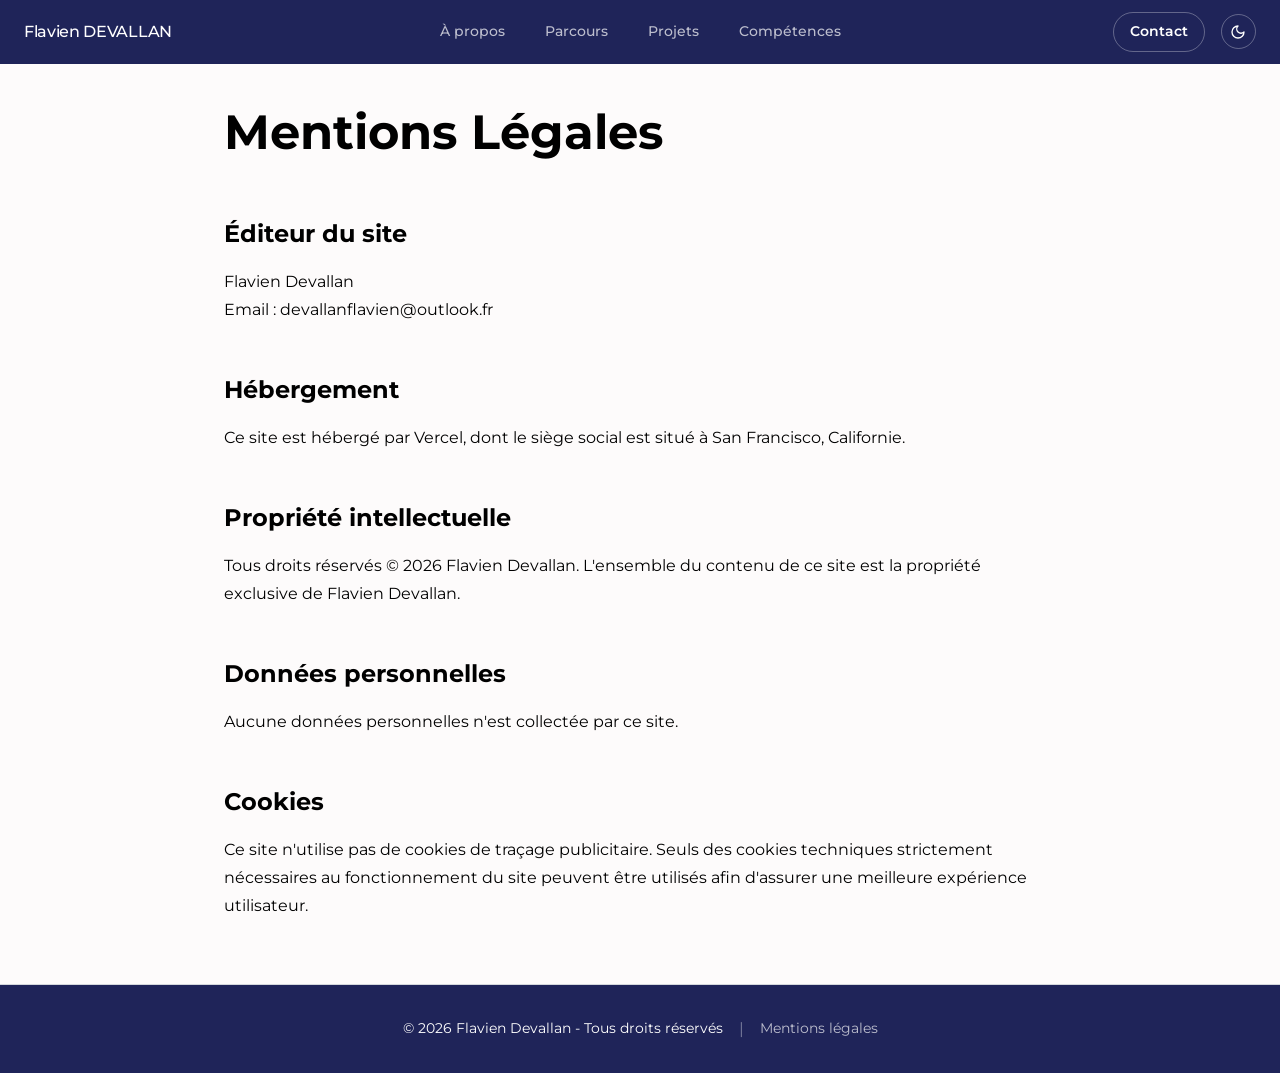
==== mentions-legales.html @ d5677b7f "chore: initial commit" ====
<!DOCTYPE html>
<html lang="fr">
<head>
    <meta charset="UTF-8">
    <meta name="viewport" content="width=device-width, initial-scale=1.0">
    <title>Flavien Devallan</title>
    <link rel="icon" type="image/png" href="assets/logofd.png" />
    <meta name="description" content="Mentions légales du portfolio de Flavien Devallan.">
    
    <link rel="preconnect" href="https://fonts.googleapis.com">
    <link rel="preconnect" href="https://fonts.gstatic.com" crossorigin>
    <link href="https://fonts.googleapis.com/css2?family=Montserrat:wght@400;500;600;700;800&display=swap" rel="stylesheet">
    
    <!-- Main CSS -->
    <link rel="stylesheet" href="css/style.css">

    <!-- Theme Script to prevent FOUC -->
    <script>
        const urlParams = new URLSearchParams(window.location.search);
        const urlTheme = urlParams.get('theme');
        if (urlTheme) {
            localStorage.setItem('theme', urlTheme);
        }
        const savedTheme = urlTheme || localStorage.getItem('theme');
        const prefersDark = window.matchMedia('(prefers-color-scheme: dark)').matches;
        if (savedTheme === 'dark' || (!savedTheme && prefersDark)) {
            document.documentElement.classList.add('dark');
        } else {
            document.documentElement.classList.remove('dark');
        }
    </script>
</head>
<body style="display: flex; flex-direction: column; min-height: 100vh;">
    <!-- Page Transition Loader -->
    <div id="page-loader" class="page-loader">
        <svg class="spinner" xmlns="http://www.w3.org/2000/svg" width="40" height="40" viewBox="0 0 24 24" fill="none" stroke="currentColor" stroke-width="2" stroke-linecap="round" stroke-linejoin="round"><path d="M21 12a9 9 0 1 1-6.219-8.56"/></svg>
    </div>

    <!-- Navigation -->
    <nav class="navbar" id="navbar">
        <div class="nav-container">
            <button class="menu-toggle" id="menu-toggle" aria-label="Ouvrir le menu">
                <svg xmlns="http://www.w3.org/2000/svg" width="24" height="24" viewBox="0 0 24 24" fill="none" stroke="currentColor" stroke-width="2" stroke-linecap="round" stroke-linejoin="round" class="lucide lucide-menu">
                    <line x1="4" x2="20" y1="12" y2="12" />
                    <line x1="4" x2="20" y1="6" y2="6" />
                    <line x1="4" x2="20" y1="18" y2="18" />
                </svg>
            </button>

            <div class="nav-left">
                <a href="index.html" class="nav-logo">Flavien DEVALLAN</a>
            </div>

            <div class="nav-center">
                <a href="index.html#about" class="nav-link">À propos</a>
                <a href="index.html#experience" class="nav-link">Parcours</a>
                <a href="index.html#projects" class="nav-link">Projets</a>
                <a href="index.html#skills" class="nav-link">Compétences</a>
            </div>

            <div class="nav-right">
                <a href="index.html#contact" class="nav-link btn-contact">Contact</a>
                <button class="theme-toggle theme-toggle-btn" aria-label="Changer le thème">
                    <svg class="icon-sun" xmlns="http://www.w3.org/2000/svg" width="20" height="20" viewBox="0 0 24 24" fill="none" stroke="currentColor" stroke-width="2" stroke-linecap="round" stroke-linejoin="round"><circle cx="12" cy="12" r="4"/><path d="M12 2v2"/><path d="M12 20v2"/><path d="m4.93 4.93 1.41 1.41"/><path d="m17.66 17.66 1.41 1.41"/><path d="M2 12h2"/><path d="M20 12h2"/><path d="m6.34 17.66-1.41 1.41"/><path d="m19.07 4.93-1.41 1.41"/></svg>
                    <svg class="icon-moon" xmlns="http://www.w3.org/2000/svg" width="20" height="20" viewBox="0 0 24 24" fill="none" stroke="currentColor" stroke-width="2" stroke-linecap="round" stroke-linejoin="round"><path d="M12 3a6 6 0 0 0 9 9 9 9 0 1 1-9-9Z"/></svg>
                </button>
            </div>
        </div>

        <!-- Mobile Menu Overlay -->
        <div class="mobile-menu" id="mobile-menu">
            <div class="mobile-menu-content">
                <div class="mobile-menu-header">
                    <button class="theme-toggle theme-toggle-btn" aria-label="Changer le thème">
                        <svg class="icon-sun" xmlns="http://www.w3.org/2000/svg" width="20" height="20" viewBox="0 0 24 24" fill="none" stroke="currentColor" stroke-width="2" stroke-linecap="round" stroke-linejoin="round"><circle cx="12" cy="12" r="4"/><path d="M12 2v2"/><path d="M12 20v2"/><path d="m4.93 4.93 1.41 1.41"/><path d="m17.66 17.66 1.41 1.41"/><path d="M2 12h2"/><path d="M20 12h2"/><path d="m6.34 17.66-1.41 1.41"/><path d="m19.07 4.93-1.41 1.41"/></svg>
                        <svg class="icon-moon" xmlns="http://www.w3.org/2000/svg" width="20" height="20" viewBox="0 0 24 24" fill="none" stroke="currentColor" stroke-width="2" stroke-linecap="round" stroke-linejoin="round"><path d="M12 3a6 6 0 0 0 9 9 9 9 0 1 1-9-9Z"/></svg>
                    </button>
                    <a href="index.html#contact" class="nav-link btn-contact">Contact</a>
                </div>
                <div class="mobile-menu-links">
                    <a href="index.html#about" class="nav-link">À propos</a>
                    <a href="index.html#experience" class="nav-link">Parcours</a>
                    <a href="index.html#projects" class="nav-link">Projets</a>
                    <a href="index.html#skills" class="nav-link">Compétences</a>
                </div>
            </div>
        </div>
    </nav>

    <main style="flex: 1; padding-top: 6rem; padding-bottom: 4rem; position: relative; z-index: 10;">
        <div class="container" style="max-width: 56rem; position: relative; z-index: 10;">
            <div class="fade-up">
                <h1 style="font-family: var(--font-display); font-size: 3rem; font-weight: 700; margin-bottom: 3rem;">
                    Mentions Légales
                </h1>

                <div style="display: flex; flex-direction: column; gap: 3rem;">
                    <section>
                        <h2 style="font-size: 1.5rem; font-weight: 700; margin-bottom: 1rem; color: hsl(var(--primary));">Éditeur du site</h2>
                        <p style="color: hsl(var(--muted-foreground)); line-height: 1.75;">
                            Flavien Devallan<br>
                            Email : devallanflavien@outlook.fr<br>
                        </p>
                    </section>

                    <section>
                        <h2 style="font-size: 1.5rem; font-weight: 700; margin-bottom: 1rem; color: hsl(var(--primary));">Hébergement</h2>
                        <p style="color: hsl(var(--muted-foreground)); line-height: 1.75;">
                            Ce site est hébergé par Vercel, dont le siège social est situé à San Francisco, Californie.
                        </p>
                    </section>

                    <section>
                        <h2 style="font-size: 1.5rem; font-weight: 700; margin-bottom: 1rem; color: hsl(var(--primary));">Propriété intellectuelle</h2>
                        <p style="color: hsl(var(--muted-foreground)); line-height: 1.75;">
                            Tous droits réservés © 2026 Flavien Devallan. L'ensemble du contenu de ce site est la propriété exclusive de Flavien Devallan.
                        </p>
                    </section>

                    <section>
                        <h2 style="font-size: 1.5rem; font-weight: 700; margin-bottom: 1rem; color: hsl(var(--primary));">Données personnelles</h2>
                        <p style="color: hsl(var(--muted-foreground)); line-height: 1.75;">
                            Aucune données personnelles n'est collectée par ce site.
                        </p>
                    </section>

                    <section>
                        <h2 style="font-size: 1.5rem; font-weight: 700; margin-bottom: 1rem; color: hsl(var(--primary));">Cookies</h2>
                        <p style="color: hsl(var(--muted-foreground)); line-height: 1.75;">
                            Ce site n'utilise pas de cookies de traçage publicitaire. Seuls des cookies techniques strictement nécessaires au fonctionnement du site peuvent être utilisés afin d'assurer une meilleure expérience utilisateur.
                        </p>
                    </section>
                </div>
            </div>
        </div>
    </main>

    <!-- Footer -->
    <footer class="footer">
        <div class="container footer-content" style="display: flex; flex-direction: row; justify-content: center; gap: 1rem; align-items: center; flex-wrap: wrap;">
            <p style="color: white; margin: 0; font-size: 0.9rem;">© 2026 Flavien Devallan - Tous droits réservés</p>
            <span style="color: rgba(255, 255, 255, 0.4);">|</span>
            <a href="mentions-legales.html" class="footer-link" style="text-decoration: none; font-size: 0.9rem;">Mentions légales</a>
        </div>
    </footer>

    <!-- Main JavaScript -->
    <script src="js/main.js"></script>
</body>
</html>
---- css/style.css ----
:root {
  --primary-035: #1f245a59;
  --primary-05: #1f245a7f;
  --primary-01: #1f245a19;
  --primary-02: #1f245a33;
  --primary-015: #1f245a26;
  --primary-008: #1f245a14;
  --card-bg-05: #ffffff7f;
  --primary-03: #1f245a4c;
  --background: #fdfbfb;
  --foreground: #000000;
  --primary: #1f245a;
  --primary-rgb: 31, 36, 89;
  --accent: #1f245a;
  --muted: #eceae8;
  --muted-foreground: #989b9e;
  --border: #d4d7dc;
  --card-bg: #ffffff;
  --card-border: #d4d7dc;
  
  --nav-footer-bg: #1f2459;
  
  --font-sans: 'Montserrat', sans-serif;
  --font-display: 'Garet', 'Montserrat', sans-serif;
  
  --radius-xl: 1rem;
  --radius-full: 9999px;
  
  --nav-height: 80px;
}

.dark {
  --primary-035: #5966f159;
  --primary-05: #5966f17f;
  --primary-01: #5966f119;
  --primary-02: #5966f133;
  --primary-015: #5966f126;
  --primary-008: #5966f114;
  --card-bg-05: #0d0d107f;
  --primary-03: #5966f14c;
  --background: #09090b;
  --foreground: #fdfbfb;
  --primary: #5966f1;
  --accent: #5966f1;
  --muted: #1b1b21;
  --muted-foreground: #989b9e;
  --border: #22222a;
  --card-bg: #0d0d10;
  --card-border: #1b1b21;
  
  --nav-footer-bg: #000000;
}

* {
  margin: 0;
  padding: 0;
  box-sizing: border-box;
}

html {
  scroll-behavior: smooth;
  font-family: var(--font-sans);
}

body {
  background-color: var(--background);
  color: var(--foreground);
  -webkit-font-smoothing: antialiased;
  line-height: 1.5;
  transition: background-color 0.3s ease, color 0.3s ease;
  overflow-x: hidden;
}

.container {
  max-width: 1024px;
  margin: 0 auto;
  padding: 0 1.5rem;
}

@media (min-width: 768px) {
  .container {
    padding: 0 2rem;
  }
}

.text-gradient {
  background-image: linear-gradient(to right, var(--accent), var(--primary));
  -webkit-background-clip: text;
  background-clip: text;
  color: transparent;
}
.dark .hero-title .text-gradient {
  background-image: linear-gradient(to right, #1f2459, #4a4f8c);
}


.page-loader {
  position: fixed;
  inset: 0;
  z-index: 99999;
  background-color: var(--background);
  display: flex;
  align-items: center;
  justify-content: center;
  transition: opacity 0.3s ease;
}

.page-loader.hidden {
  opacity: 0;
  pointer-events: none;
}

.spinner {
  color: var(--primary);
  animation: spin 1s linear infinite;
}

@keyframes spin {
  from { transform: rotate(0deg); }
  to { transform: rotate(360deg); }
}


@keyframes blob {
  0% { transform: translate(0px, 0px) scale(1); }
  33% { transform: translate(30px, -50px) scale(1.1); }
  66% { transform: translate(-20px, 20px) scale(0.9); }
  100% { transform: translate(0px, 0px) scale(1); }
}

.animated-bg {
  position: fixed;
  top: 0;
  left: 0;
  width: 100%;
  height: 100%;
  z-index: -1;
  overflow: hidden;
  pointer-events: none;
  transition: opacity 0.5s ease;
}

.animated-bg.hidden {
  opacity: 0;
}

.blob {
  position: absolute;
  border-radius: 50%;
  filter: blur(128px);
  animation: blob 7s infinite;
  mix-blend-mode: screen;
}

.dark .blob {
  mix-blend-mode: color-dodge;
}

.blob-1 {
  top: 25%;
  left: 25%;
  width: 24rem;
  height: 24rem;
  background-color: var(--primary-01);
}

.blob-2 {
  top: 33%;
  right: 25%;
  width: 24rem;
  height: 24rem;
  background-color: var(--primary-015);
  animation-delay: 2s;
}

.blob-3 {
  bottom: 25%;
  left: 33%;
  width: 24rem;
  height: 24rem;
  background-color: var(--primary-01);
  animation-delay: 4s;
}


.navbar {
  position: fixed;
  top: 0;
  left: 0;
  right: 0;
  z-index: 50;
  padding: 0.75rem 0;
  background-color: var(--nav-footer-bg);
  transition: all 0.3s ease;
}

.navbar.scrolled {
  box-shadow: 0 4px 20px rgba(0, 0, 0, 0.1);
}

.nav-container {
  display: flex;
  justify-content: center;
  align-items: center;
  gap: 2rem;
  padding: 0 1.5rem;
}

.nav-left {
  display: flex;
  align-items: center;
}

.nav-center, .nav-right {
  display: none;
}

@media (min-width: 768px) {
  .nav-container {
    display: grid;
    grid-template-columns: 1fr auto 1fr;
    gap: 0;
    width: 100%;
  }

  .nav-center {
    display: flex;
    justify-self: center;
    align-items: center;
    gap: 2.5rem;
    font-size: 0.9rem;
    font-weight: 500;
  }

  .nav-right {
    display: flex;
    justify-self: end;
    align-items: center;
    gap: 1rem;
  }
}

.nav-logo {
  font-family: var(--font-display);
  font-size: 1rem;
  color: #ffffff;
  text-decoration: none;
  font-weight: 500;
  letter-spacing: -0.02em;
  transition: color 0.3s;
}

.nav-logo:hover {
  color: rgba(255, 255, 255, 0.8);
}

.nav-link {
  color: rgba(255, 255, 255, 0.7);
  text-decoration: none;
  transition: color 0.2s ease;
}

.nav-link:hover {
  color: #ffffff;
}

.btn-contact {
  padding: 0.5rem 1rem;
  font-size: 0.9rem;
  border-radius: var(--radius-full);
  background-color: transparent;
  border: 1px solid rgba(255, 255, 255, 0.3);
  color: #ffffff;
  font-weight: 600;
  transition: all 0.3s;
}

.btn-contact:hover {
  background-color: rgba(255, 255, 255, 0.1);
}

.theme-toggle {
  width: 2.2rem;
  height: 2.2rem;
  border-radius: 50%;
  border: 1px solid rgba(255, 255, 255, 0.3);
  background: transparent;
  color: #ffffff;
  display: flex;
  align-items: center;
  justify-content: center;
  cursor: pointer;
  transition: all 0.3s;
}

.theme-toggle:hover {
  background: rgba(255, 255, 255, 0.1);
}

.theme-toggle svg {
  width: 16px;
  height: 16px;
}

.dark .icon-moon { display: none; }
.icon-sun { display: none; }
.dark .icon-sun { display: block; }

.menu-toggle {
  display: block;
  position: fixed;
  top: 1.5rem;
  left: 1.5rem;
  z-index: 55;
  width: 3.5rem;
  height: 3.5rem;
  border-radius: 50%;
  background: transparent;
  border: 1px solid var(--primary-02);
  backdrop-filter: blur(12px);
  color: var(--foreground);
  display: flex;
  align-items: center;
  justify-content: center;
  cursor: pointer;
}

.dark .menu-toggle {
  background: rgba(255,255,255,0.05);
  border: 1px solid rgba(255,255,255,0.15);
}

@media (min-width: 768px) {
  .menu-toggle { display: none; }
}

.mobile-menu {
  position: fixed;
  inset: 0;
  z-index: 52;
  background: transparent;
  pointer-events: none;
  opacity: 0;
  transition: opacity 0.3s;
}

.mobile-menu.active {
  pointer-events: auto;
  opacity: 1;
}

.mobile-menu-content {
  position: absolute;
  top: 1.5rem;
  left: 1.5rem;
  width: 60vw;
  min-width: 260px;
  padding: 1.5rem;
  border-radius: 1.5rem;
  background: rgba(255, 255, 255, 0.9);
  border: 1px solid rgba(0, 0, 0, 0.1);
  backdrop-filter: blur(12px);
  transform: translateY(-8px) scale(0.98);
  transition: transform 0.3s cubic-bezier(0.175, 0.885, 0.32, 1.275);
}

.dark .mobile-menu-content {
  background: rgba(255, 255, 255, 0.05);
  border-color: rgba(255, 255, 255, 0.15);
}

.mobile-menu.active .mobile-menu-content {
  transform: translateY(0) scale(1);
}

.mobile-menu-header {
  display: flex;
  justify-content: space-between;
  align-items: center;
  margin-bottom: 1.5rem;
}

.mobile-menu-links {
  display: flex;
  flex-direction: column;
  gap: 1.5rem;
  font-size: 1.125rem;
  font-weight: 500;
}


.section {
  padding: 6rem 0;
  position: relative;
  z-index: 10;
}

.section-title {
  font-family: var(--font-display);
  font-size: 2.25rem;
  font-weight: 700;
  margin-bottom: 3rem;
  text-align: center;
}

@media (min-width: 768px) {
  .section-title {
    font-size: 3rem;
    text-align: left;
  }
}


.hero-section {
  min-height: 100vh;
  display: flex;
  align-items: center;
  justify-content: center;
  padding-top: 5rem;
  position: relative;
  z-index: 10;
}

.hero-title {
  font-family: var(--font-display);
  font-size: 3rem;
  font-weight: 700;
  line-height: 1.1;
  letter-spacing: -0.02em;
  margin-bottom: 1.5rem;
}

@media (min-width: 768px) {
  .hero-title { font-size: 4.5rem; }
}
@media (min-width: 1024px) {
  .hero-title { font-size: 6rem; }
}

.scroll-indicator {
  position: absolute;
  bottom: 2rem;
  left: 50%;
  transform: translateX(-50%);
  display: flex;
  flex-direction: column;
  align-items: center;
  gap: 0.5rem;
  color: var(--primary);
  animation: fade-up 1s ease-out 1.5s both;
}

.scroll-text {
  font-size: 0.8rem;
  text-transform: uppercase;
  letter-spacing: 0.1em;
  font-weight: 500;
}

.scroll-arrow {
  animation: bounce 2s infinite;
  color: var(--primary);
}

@keyframes bounce {
  0%, 20%, 50%, 80%, 100% { transform: translateY(0); }
  40% { transform: translateY(-5px); }
  60% { transform: translateY(-2px); }
}

.hero-subtitle {
  font-size: 1.25rem;
  font-weight: 500;
  color: #000000;
  text-transform: uppercase;
  margin-bottom: 2rem;
}

.dark .hero-subtitle {
  color: var(--foreground);
}

.hero-subtitle.fade-up {
  animation-delay: 0.1s;
}

@media (min-width: 768px) {
  .hero-subtitle { font-size: 1.5rem; }
}
@media (min-width: 1024px) {
  .hero-subtitle { font-size: 1.75rem; }
}

.hero-buttons {
  display: flex;
  flex-direction: column;
  gap: 1rem;
  justify-content: center;
}

@media (min-width: 640px) {
  .hero-buttons { flex-direction: row; }
}

.btn {
  display: inline-flex;
  align-items: center;
  justify-content: center;
  gap: 0.5rem;
  padding: 1rem 2rem;
  border-radius: var(--radius-full);
  font-weight: 600;
  text-decoration: none;
  cursor: pointer;
  position: relative;
  overflow: hidden;
  transition: color 0.3s, transform 0.2s;
}

.btn-social {
  padding: 0.75rem 1.25rem;
  font-size: 0.95rem;
}

.z-10 {
  position: relative;
  z-index: 10;
}

.btn:active {
  transform: scale(0.98);
}

.btn-primary {
  background-color: white;
  color: black;
}
.btn-primary .btn-bg {
  position: absolute;
  inset: 0;
  background-color: var(--primary);
  opacity: 0;
  transition: opacity 0.3s;
}
.btn-primary:hover .btn-bg {
  opacity: 1;
}
.btn-primary:hover .btn-text,
.btn-primary:hover .icon-arrow {
  color: white;
}
.btn-primary .btn-text,
.btn-primary .icon-arrow {
  position: relative;
  z-index: 10;
  transition: color 0.3s, transform 0.3s;
}
.btn-primary:hover .icon-arrow {
  transform: translateX(6px);
}

.btn-secondary {
  background: transparent;
  border: 1px solid var(--primary-03);
  color: var(--primary);
  transition: all 0.3s;
}
.btn-secondary:hover {
  background: var(--primary);
  border-color: var(--primary);
  color: var(--background);
}

.dark .btn-secondary {
  background: rgba(255, 255, 255, 0.05);
  border: 1px solid rgba(255, 255, 255, 0.15);
  color: var(--foreground);
  backdrop-filter: blur(12px);
}
.dark .btn-secondary:hover {
  background: rgba(255, 255, 255, 0.1);
}


.about-grid {
  display: grid;
  gap: 3rem;
}
@media (min-width: 768px) {
  .about-grid { grid-template-columns: 1.15fr 0.85fr; }
}

.about-text {
  font-size: 1.125rem;
  color: var(--muted-foreground);
  line-height: 1.75;
}
.about-text p { margin-bottom: 1.5rem; }

.internship-box {
  margin-top: 2rem;
  padding: 1.5rem;
  background-color: var(--primary-01);
  border-left: 4px solid var(--primary);
  border-radius: 0 0.5rem 0.5rem 0;
  color: var(--foreground);
  font-size: 1.1rem;
  line-height: 1.6;
  box-shadow: 0 4px 15px rgba(0, 0, 0, 0.05);
}
.internship-box strong {
  color: var(--primary);
}

.about-visuals {
  display: flex;
  flex-direction: column;
  align-items: center;
  justify-content: flex-start;
  gap: 2rem;
}

@media (min-width: 768px) {
  .about-visuals {
    margin-top: -5rem;
  }
}

.profile-img-container {
  position: relative;
  display: inline-block;
}

.opentowork-badge {
  position: absolute;
  bottom: -15px;
  left: 50%;
  transform: translateX(-50%);
  background-color: var(--primary);
  color: #fff;
  padding: 0.35rem 1rem;
  border-radius: var(--radius-full);
  font-weight: 700;
  font-size: 0.9rem;
  box-shadow: 0 4px 10px rgba(0, 0, 0, 0.2);
  white-space: nowrap;
  z-index: 10;
  border: 2px solid var(--background);
}

.profile-img-glow {
  position: absolute;
  inset: -1.25rem;
  border-radius: 50%;
  background: radial-gradient(circle, var(--primary-035) 0%, var(--primary-02) 45%, var(--primary-008) 100%, transparent 50%);
  filter: blur(16px);
}

.profile-img {
  position: relative;
  width: 12.5rem;
  height: 12.5rem;
  border-radius: 50%;
  object-fit: cover;
  z-index: 2;
}

@media (min-width: 768px) {
  .profile-img {
    width: 16.25rem;
    height: 16.25rem;
  }
}

.btn-white {
  background-color: white;
  color: black;
  border: 1px solid var(--primary);
  box-shadow: 0 4px 10px rgba(0, 0, 0, 0.05);
}
.btn-white .btn-bg {
  position: absolute;
  inset: 0;
  background-color: var(--primary);
  opacity: 0;
  transition: opacity 0.3s;
}
.btn-white:hover .btn-bg { opacity: 1; }
.btn-white:hover .btn-text,
.btn-white:hover .icon-download { color: white; }

.dark .btn-white {
  border-color: transparent;
}


.timeline {
  position: relative;
  padding-left: 2rem;
}

.timeline-line {
  position: absolute;
  left: 0.45rem;
  top: 0;
  bottom: 0;
  width: 2px;
  border-left: 3px dashed var(--primary);
}

.timeline-item {
  position: relative;
  margin-bottom: 3rem;
}

.timeline-item:nth-child(2) {
  transition-delay: 0.1s;
}

.timeline-dot {
  position: absolute;
  left: -1.5rem;
  top: 0.375rem;
  width: 1rem;
  height: 1rem;
  border-radius: 50%;
  background-color: var(--primary);
  border: 2px solid var(--primary);
  box-shadow: 0 0 15px var(--primary-05);
  transform: translateX(-50%);
}

.timeline-header {
  display: flex;
  flex-direction: column;
  margin-bottom: 0.5rem;
}

@media (min-width: 768px) {
  .timeline-header {
    flex-direction: row;
    align-items: center;
    justify-content: space-between;
  }
}

.timeline-role {
  font-size: 1.5rem;
  font-weight: 700;
}

.timeline-date {
  font-family: monospace;
  font-size: 0.875rem;
  color: var(--muted-foreground);
  margin-top: 0.25rem;
}

.timeline-company {
  font-size: 1.125rem;
  color: var(--primary);
  font-weight: 500;
  margin-bottom: 1rem;
}

.timeline-desc {
  color: var(--muted-foreground);
  line-height: 1.75;
  max-width: 42rem;
}


.skills-grid {
  display: flex;
  flex-direction: column;
  gap: 5rem;
}

@media (min-width: 768px) {
  .skills-grid { gap: 6rem; }
}

.skill-article {
  display: flex;
  flex-direction: column;
  gap: 2rem;
}

@media (min-width: 768px) {
  .skill-article { gap: 2.5rem; }
}

.skill-header {
  max-width: 48rem;
  text-align: center;
  margin: 0 auto;
}

@media (min-width: 768px) {
  .skill-header {
    text-align: left;
    margin: 0;
  }
}

.skill-subtitle {
  font-size: 0.75rem;
  font-weight: 600;
  text-transform: uppercase;
  letter-spacing: 0.1em;
  color: var(--primary);
  margin-bottom: 1rem;
}

.skill-title {
  font-family: var(--font-display);
  font-size: 1.5rem;
  font-weight: 700;
  margin-bottom: 1rem;
}

@media (min-width: 768px) {
  .skill-title { font-size: 1.875rem; }
}

.skill-desc {
  color: var(--muted-foreground);
  line-height: 1.75;
}

.project-section {
  max-width: 48rem;
  text-align: center;
  margin: 0 auto;
}

@media (min-width: 768px) {
  .project-section {
    text-align: left;
    margin: 0;
  }
}

.project-subtitle {
  font-size: 0.75rem;
  font-weight: 600;
  text-transform: uppercase;
  letter-spacing: 0.1em;
  color: var(--muted-foreground);
  margin-bottom: 1rem;
}

.project-title {
  font-family: var(--font-display);
  font-size: 1.5rem;
  font-weight: 700;
  margin-bottom: 1rem;
}


.carousel-container {
  margin: 1rem 0;
}

.carousel-desktop {
  display: none;
  gap: 0.75rem;
  max-width: 48rem;
}

@media (min-width: 768px) {
  .carousel-desktop { display: flex; }
}

.carousel-item {
  position: relative;
  aspect-ratio: 16/10;
  flex: 1;
  max-width: 220px;
  overflow: hidden;
  border-radius: 0.75rem;
  border: 1px solid var(--card-border);
  background-color: var(--card-bg);
  cursor: pointer;
  group: 1;
}

.carousel-item img {
  width: 100%;
  height: 100%;
  object-fit: cover;
  transition: transform 0.5s;
}

.carousel-item:hover img {
  transform: scale(1.05);
}

.carousel-overlay {
  position: absolute;
  inset: 0;
  background-color: rgba(0,0,0,0.4);
  z-index: 10;
  display: flex;
  align-items: center;
  justify-content: center;
  opacity: 0;
  transition: opacity 0.3s;
}

.carousel-item:hover .carousel-overlay {
  opacity: 1;
}

.carousel-mobile {
  position: relative;
  width: 100%;
  max-width: 28rem;
  margin: 0 auto;
}

@media (min-width: 768px) {
  .carousel-mobile { display: none; }
}

.carousel-main-img {
  position: relative;
  aspect-ratio: 16/10;
  overflow: hidden;
  border-radius: 0.75rem;
  border: 1px solid var(--card-border);
  background-color: var(--card-bg);
  cursor: pointer;
}

.carousel-main-img img {
  width: 100%;
  height: 100%;
  object-fit: cover;
}

.carousel-nav {
  position: absolute;
  top: 50%;
  transform: translateY(-50%);
  z-index: 20;
  width: 2.5rem;
  height: 2.5rem;
  border-radius: 50%;
  border: 1px solid rgba(255,255,255,0.15);
  background: rgba(255,255,255,0.95);
  color: #111;
  display: flex;
  align-items: center;
  justify-content: center;
  cursor: pointer;
  box-shadow: 0 4px 6px -1px rgba(0, 0, 0, 0.1);
}
.dark .carousel-nav {
  background: rgba(0,0,0,0.9);
  color: white;
}
.carousel-nav:active {
  transform: translateY(-50%) scale(0.95);
}
.carousel-prev { left: 0.5rem; }
.carousel-next { right: 0.5rem; }

.carousel-dots {
  display: flex;
  justify-content: center;
  gap: 0.5rem;
  margin-top: 0.75rem;
}

.carousel-dot {
  width: 0.5rem;
  height: 0.5rem;
  border-radius: 50%;
  background-color: var(--border);
  border: none;
  padding: 0;
  cursor: pointer;
}

.carousel-dot.active {
  background-color: var(--primary);
}

.project-tech {
  display: flex;
  flex-wrap: wrap;
  gap: 0.5rem;
  margin-top: 1.5rem;
}

.tech-tag {
  padding: 0.25rem 0.75rem;
  background-color: var(--muted);
  color: var(--foreground);
  border: 1px solid var(--border);
  border-radius: 9999px;
  font-size: 0.875rem;
}

html.dark .tech-tag {
  background-color: rgba(255, 255, 255, 0.05); 
  border-color: rgba(255, 255, 255, 0.1); 
  color: #d4d4d8; 
}

.project-links {
  display: flex;
  align-items: center;
  gap: 1.5rem;
  justify-content: center;
  margin-top: 1rem;
}

@media (min-width: 768px) {
  .project-links { justify-content: flex-start; }
}

.project-link {
  display: flex;
  align-items: center;
  gap: 0.5rem;
  font-size: 0.875rem;
  color: var(--muted-foreground);
  text-decoration: none;
  transition: color 0.2s;
}

.project-link:hover {
  color: var(--foreground);
}
/* Skills Section */
.skills-section {
  padding: 5rem 0;
}

.skills-grid {
  display: grid;
  grid-template-columns: repeat(1, 1fr);
  gap: 2rem;
  margin-top: 3rem;
}

@media (min-width: 768px) {
  .skills-grid {
    grid-template-columns: repeat(2, 1fr);
  }
}

.skill-category-card {
  background-color: var(--card-bg);
  border: 1px solid var(--card-border);
  border-radius: var(--radius-xl);
  padding: 2rem;
}

.skill-category-title {
  font-family: var(--font-display);
  font-size: 1.25rem;
  font-weight: 600;
  margin-bottom: 1.5rem;
  display: flex;
  align-items: center;
  gap: 0.75rem;
  color: var(--foreground);
}

.skill-category-title svg {
  color: var(--primary);
}

.skill-tags {
  display: flex;
  flex-wrap: wrap;
  gap: 0.75rem;
}

.skill-tag {
  display: inline-flex;
  align-items: center;
  gap: 0.5rem;
  background-color: transparent;
  color: var(--foreground);
  padding: 0.5rem 1rem;
  font-size: 0.875rem;
  font-weight: 500;
  transition: color 0.2s;
}

.skill-tag:hover {
  color: var(--primary);
}

.contact-section {
  padding-bottom: 8rem;
}

.contact-desc {
  font-size: 1.25rem;
  color: var(--muted-foreground);
  max-width: 48rem;
  margin: 0 auto 2.5rem;
  text-align: center;
}

@media (min-width: 768px) {
  .contact-desc {
    text-align: left;
    margin-left: 0;
  }
}

.contact-links {
  display: flex;
  flex-direction: column;
  align-items: center;
  gap: 1.5rem;
}

@media (min-width: 768px) {
  .contact-links {
    flex-direction: row;
    justify-content: flex-start;
    gap: 2rem;
  }
}

.contact-mail {
  display: inline-flex;
  align-items: center;
  gap: 1rem;
  font-size: 1.125rem;
  color: var(--foreground);
  text-decoration: none;
  transition: opacity 0.3s;
}

.icon-wrapper {
  width: 3rem;
  height: 3rem;
  border-radius: 50%;
  display: flex;
  align-items: center;
  justify-content: center;
  background-color: rgba(255,255,255,0.05);
  border: 1px solid rgba(255,255,255,0.15);
  color: var(--foreground);
  transition: all 0.3s;
}

html:not(.dark) .icon-wrapper {
  background-color: #f4f4f5;
  border-color: #a1a1aa;
}

.contact-mail:hover .icon-wrapper,
.hover-primary:hover {
  background-color: rgba(0, 0, 0, 0.3);
  border-color: rgba(255, 255, 255, 0.05);
}

html:not(.dark) .contact-mail:hover .icon-wrapper,
html:not(.dark) .hover-primary:hover {
  background-color: #e4e4e7;
  border-color: #a1a1aa;
}

.social-links {
  display: flex;
  gap: 1rem;
}


.footer {
  padding: 2rem 0;
  border-top: 1px solid var(--border);
  text-align: center;
  position: relative;
  z-index: 10;
  background-color: var(--nav-footer-bg);
}

.footer-link {
  font-size: 0.875rem;
  color: var(--muted-foreground);
  text-decoration: none;
  transition: color 0.2s;
}

.footer-link:hover {
  color: var(--primary);
}


.lightbox {
  position: fixed;
  inset: 0;
  z-index: 9999;
  background: rgba(0,0,0,0.95);
  backdrop-filter: blur(4px);
  display: flex;
  flex-direction: column;
  align-items: center;
  justify-content: center;
  opacity: 0;
  pointer-events: none;
  transition: opacity 0.3s;
}

.lightbox.active {
  opacity: 1;
  pointer-events: auto;
}

.lightbox-content {
  position: relative;
  width: 100%;
  max-width: 64rem;
  height: 50vh;
  display: flex;
  align-items: center;
  justify-content: center;
}

@media (min-width: 768px) {
  .lightbox-content { height: 70vh; }
}

.lightbox-img {
  max-width: 100%;
  max-height: 100%;
  object-fit: contain;
  user-select: none;
}

.lightbox-nav {
  position: absolute;
  top: 50%;
  transform: translateY(-50%);
  width: 3rem;
  height: 3rem;
  border-radius: 50%;
  background: rgba(255,255,255,0.1);
  color: white;
  border: none;
  display: flex;
  align-items: center;
  justify-content: center;
  cursor: pointer;
  backdrop-filter: blur(4px);
  transition: background 0.2s;
}
@media (min-width: 768px) {
  .lightbox-nav {
    width: 3.5rem;
    height: 3.5rem;
  }
}
.lightbox-nav:hover { background: rgba(255,255,255,0.2); }
.lightbox-nav:active { transform: translateY(-50%) scale(0.95); }
.lightbox-prev { left: 1rem; }
.lightbox-next { right: 1rem; }

@media (min-width: 768px) {
  .lightbox-prev { left: -4rem; }
  .lightbox-next { right: -4rem; }
}

.lightbox-close {
  position: absolute;
  top: 1rem;
  right: 1rem;
  background: transparent;
  color: white;
  border: none;
  cursor: pointer;
}

.lightbox-thumbnails {
  margin-top: 2rem;
  display: flex;
  gap: 0.75rem;
  overflow-x: auto;
  max-width: 100%;
  padding: 0 1rem 1rem;
  scrollbar-width: none;
}
.lightbox-thumbnails::-webkit-scrollbar { display: none; }

.lightbox-thumb {
  width: 6rem;
  height: 4rem;
  flex-shrink: 0;
  border-radius: 0.375rem;
  border: 2px solid transparent;
  overflow: hidden;
  opacity: 0.4;
  cursor: pointer;
  transition: all 0.2s;
}

@media (min-width: 768px) {
  .lightbox-thumb {
    width: 8rem;
    height: 5rem;
  }
}

.lightbox-thumb.active {
  border-color: var(--primary);
  opacity: 1;
}
.lightbox-thumb:hover {
  opacity: 1;
}
.lightbox-thumb img {
  width: 100%;
  height: 100%;
  object-fit: cover;
}


.fade-up {
  opacity: 0;
  transform: translateY(40px);
  transition: opacity 0.7s ease-out, transform 0.7s ease-out;
}

.fade-up.visible {
  opacity: 1;
  transform: translateY(0);
}

.slide-in-left {
  opacity: 0;
  transform: translateX(-20px);
  transition: opacity 0.5s ease-out, transform 0.5s ease-out;
}

.slide-in-left.visible {
  opacity: 1;
  transform: translateX(0);
}

/* Projects Grid and Cards */
.projects-grid {
  display: grid;
  grid-template-columns: 1fr;
  gap: 2rem;
  margin-top: 2rem;
}

@media (min-width: 768px) {
  .projects-grid {
    grid-template-columns: repeat(2, 1fr);
  }
}

.project-card {
  background: var(--card-bg-05);
  border: 1px solid var(--card-border);
  border-radius: var(--radius-lg);
  overflow: hidden;
  transition: transform 0.3s, box-shadow 0.3s;
  display: flex;
  flex-direction: column;
}

.dark .project-card {
  background: rgba(255, 255, 255, 0.03);
}

.project-card:hover {
  transform: translateY(-5px);
  box-shadow: 0 10px 30px rgba(0, 0, 0, 0.1);
}

.dark .project-card:hover {
  box-shadow: 0 10px 30px rgba(0, 0, 0, 0.5);
}

.project-img-wrapper {
  position: relative;
  width: 100%;
  aspect-ratio: 16/9;
  overflow: hidden;
}

.project-img {
  width: 100%;
  height: 100%;
  object-fit: cover;
  transition: transform 0.5s;
}

.project-card:hover .project-img {
  transform: scale(1.05);
}

.project-img-overlay {
  position: absolute;
  inset: 0;
  background-color: rgba(0, 0, 0, 0.4);
  display: flex;
  align-items: center;
  justify-content: center;
  opacity: 0;
  transition: opacity 0.3s;
}

.project-card:hover .project-img-overlay {
  opacity: 1;
}

.project-content {
  padding: 1.5rem;
  flex: 1;
  display: flex;
  flex-direction: column;
}

.project-title {
  font-size: 1.25rem;
  font-weight: 700;
  color: var(--foreground);
  margin-bottom: 0.5rem;
}

.project-desc {
  color: var(--muted-foreground);
  font-size: 0.9rem;
  line-height: 1.6;
  flex: 1;
}

.project-link:hover {
  text-decoration: underline !important;
}

.footer-link {
  color: rgba(255, 255, 255, 0.7);
  transition: color 0.2s ease;
}

.footer-link:hover {
  color: #ffffff;
}

.click-lines {
  animation: click-pulse 2.5s infinite ease-out;
}

@keyframes click-pulse {
  0% { transform: translate(-50%, -50%) scale(0.85); opacity: 0; }
  20% { transform: translate(-50%, -50%) scale(1.02); opacity: 0.8; }
  50% { transform: translate(-50%, -50%) scale(1.15); opacity: 0; }
  100% { transform: translate(-50%, -50%) scale(1.15); opacity: 0; }
}
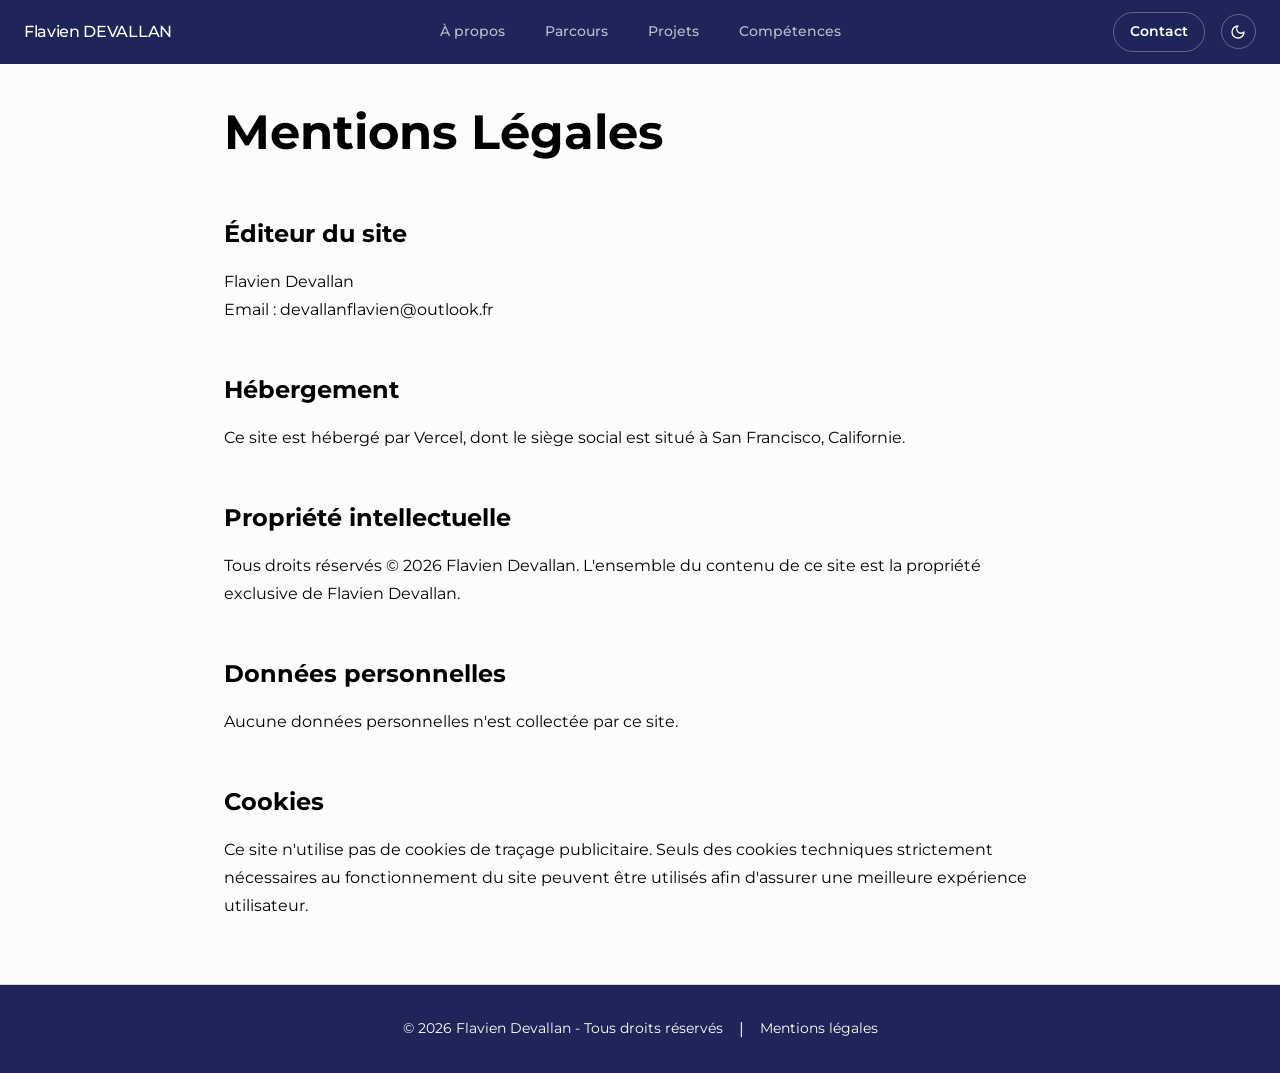
==== commit da0cdd99: "fix: contrast issue in legal terms page" ====
--- a/mentions-legales.html
+++ b/mentions-legales.html
@@ -1,20 +1,20 @@
 <!DOCTYPE html>
 <html lang="fr">
+
 <head>
     <meta charset="UTF-8">
     <meta name="viewport" content="width=device-width, initial-scale=1.0">
-    <title>Flavien Devallan</title>
+    <title>Flavien Devallan | Mentions Légales</title>
     <link rel="icon" type="image/png" href="assets/logofd.png" />
     <meta name="description" content="Mentions légales du portfolio de Flavien Devallan.">
-    
+
     <link rel="preconnect" href="https://fonts.googleapis.com">
     <link rel="preconnect" href="https://fonts.gstatic.com" crossorigin>
-    <link href="https://fonts.googleapis.com/css2?family=Montserrat:wght@400;500;600;700;800&display=swap" rel="stylesheet">
-    
-    <!-- Main CSS -->
+    <link href="https://fonts.googleapis.com/css2?family=Montserrat:wght@400;500;600;700;800&display=swap"
+        rel="stylesheet">
+
     <link rel="stylesheet" href="css/style.css">
 
-    <!-- Theme Script to prevent FOUC -->
     <script>
         const urlParams = new URLSearchParams(window.location.search);
         const urlTheme = urlParams.get('theme');
@@ -22,30 +22,25 @@
             localStorage.setItem('theme', urlTheme);
         }
         const savedTheme = urlTheme || localStorage.getItem('theme');
-        const prefersDark = window.matchMedia('(prefers-color-scheme: dark)').matches;
-        if (savedTheme === 'dark' || (!savedTheme && prefersDark)) {
+        if (savedTheme === 'dark') {
             document.documentElement.classList.add('dark');
         } else {
             document.documentElement.classList.remove('dark');
         }
     </script>
 </head>
+
 <body style="display: flex; flex-direction: column; min-height: 100vh;">
-    <!-- Page Transition Loader -->
+    
     <div id="page-loader" class="page-loader">
-        <svg class="spinner" xmlns="http://www.w3.org/2000/svg" width="40" height="40" viewBox="0 0 24 24" fill="none" stroke="currentColor" stroke-width="2" stroke-linecap="round" stroke-linejoin="round"><path d="M21 12a9 9 0 1 1-6.219-8.56"/></svg>
+        <svg class="spinner" xmlns="http://www.w3.org/2000/svg" width="40" height="40" viewBox="0 0 24 24" fill="none"
+            stroke="currentColor" stroke-width="2" stroke-linecap="round" stroke-linejoin="round">
+            <path d="M21 12a9 9 0 1 1-6.219-8.56" />
+        </svg>
     </div>
 
-    <!-- Navigation -->
     <nav class="navbar" id="navbar">
         <div class="nav-container">
-            <button class="menu-toggle" id="menu-toggle" aria-label="Ouvrir le menu">
-                <svg xmlns="http://www.w3.org/2000/svg" width="24" height="24" viewBox="0 0 24 24" fill="none" stroke="currentColor" stroke-width="2" stroke-linecap="round" stroke-linejoin="round" class="lucide lucide-menu">
-                    <line x1="4" x2="20" y1="12" y2="12" />
-                    <line x1="4" x2="20" y1="6" y2="6" />
-                    <line x1="4" x2="20" y1="18" y2="18" />
-                </svg>
-            </button>
 
             <div class="nav-left">
                 <a href="index.html" class="nav-logo">Flavien DEVALLAN</a>
@@ -61,30 +56,28 @@
             <div class="nav-right">
                 <a href="index.html#contact" class="nav-link btn-contact">Contact</a>
                 <button class="theme-toggle theme-toggle-btn" aria-label="Changer le thème">
-                    <svg class="icon-sun" xmlns="http://www.w3.org/2000/svg" width="20" height="20" viewBox="0 0 24 24" fill="none" stroke="currentColor" stroke-width="2" stroke-linecap="round" stroke-linejoin="round"><circle cx="12" cy="12" r="4"/><path d="M12 2v2"/><path d="M12 20v2"/><path d="m4.93 4.93 1.41 1.41"/><path d="m17.66 17.66 1.41 1.41"/><path d="M2 12h2"/><path d="M20 12h2"/><path d="m6.34 17.66-1.41 1.41"/><path d="m19.07 4.93-1.41 1.41"/></svg>
-                    <svg class="icon-moon" xmlns="http://www.w3.org/2000/svg" width="20" height="20" viewBox="0 0 24 24" fill="none" stroke="currentColor" stroke-width="2" stroke-linecap="round" stroke-linejoin="round"><path d="M12 3a6 6 0 0 0 9 9 9 9 0 1 1-9-9Z"/></svg>
+                    <svg class="icon-sun" xmlns="http://www.w3.org/2000/svg" width="20" height="20" viewBox="0 0 24 24"
+                        fill="none" stroke="currentColor" stroke-width="2" stroke-linecap="round"
+                        stroke-linejoin="round">
+                        <circle cx="12" cy="12" r="4" />
+                        <path d="M12 2v2" />
+                        <path d="M12 20v2" />
+                        <path d="m4.93 4.93 1.41 1.41" />
+                        <path d="m17.66 17.66 1.41 1.41" />
+                        <path d="M2 12h2" />
+                        <path d="M20 12h2" />
+                        <path d="m6.34 17.66-1.41 1.41" />
+                        <path d="m19.07 4.93-1.41 1.41" />
+                    </svg>
+                    <svg class="icon-moon" xmlns="http://www.w3.org/2000/svg" width="20" height="20" viewBox="0 0 24 24"
+                        fill="none" stroke="currentColor" stroke-width="2" stroke-linecap="round"
+                        stroke-linejoin="round">
+                        <path d="M12 3a6 6 0 0 0 9 9 9 9 0 1 1-9-9Z" />
+                    </svg>
                 </button>
             </div>
         </div>
 
-        <!-- Mobile Menu Overlay -->
-        <div class="mobile-menu" id="mobile-menu">
-            <div class="mobile-menu-content">
-                <div class="mobile-menu-header">
-                    <button class="theme-toggle theme-toggle-btn" aria-label="Changer le thème">
-                        <svg class="icon-sun" xmlns="http://www.w3.org/2000/svg" width="20" height="20" viewBox="0 0 24 24" fill="none" stroke="currentColor" stroke-width="2" stroke-linecap="round" stroke-linejoin="round"><circle cx="12" cy="12" r="4"/><path d="M12 2v2"/><path d="M12 20v2"/><path d="m4.93 4.93 1.41 1.41"/><path d="m17.66 17.66 1.41 1.41"/><path d="M2 12h2"/><path d="M20 12h2"/><path d="m6.34 17.66-1.41 1.41"/><path d="m19.07 4.93-1.41 1.41"/></svg>
-                        <svg class="icon-moon" xmlns="http://www.w3.org/2000/svg" width="20" height="20" viewBox="0 0 24 24" fill="none" stroke="currentColor" stroke-width="2" stroke-linecap="round" stroke-linejoin="round"><path d="M12 3a6 6 0 0 0 9 9 9 9 0 1 1-9-9Z"/></svg>
-                    </button>
-                    <a href="index.html#contact" class="nav-link btn-contact">Contact</a>
-                </div>
-                <div class="mobile-menu-links">
-                    <a href="index.html#about" class="nav-link">À propos</a>
-                    <a href="index.html#experience" class="nav-link">Parcours</a>
-                    <a href="index.html#projects" class="nav-link">Projets</a>
-                    <a href="index.html#skills" class="nav-link">Compétences</a>
-                </div>
-            </div>
-        </div>
     </nav>
 
     <main style="flex: 1; padding-top: 6rem; padding-bottom: 4rem; position: relative; z-index: 10;">
@@ -96,7 +89,9 @@
 
                 <div style="display: flex; flex-direction: column; gap: 3rem;">
                     <section>
-                        <h2 style="font-size: 1.5rem; font-weight: 700; margin-bottom: 1rem; color: hsl(var(--primary));">Éditeur du site</h2>
+                        <h2
+                            style="font-size: 1.5rem; font-weight: 700; margin-bottom: 1rem; color: hsl(var(--primary));">
+                            Éditeur du site</h2>
                         <p style="color: hsl(var(--muted-foreground)); line-height: 1.75;">
                             Flavien Devallan<br>
                             Email : devallanflavien@outlook.fr<br>
@@ -104,30 +99,41 @@
                     </section>
 
                     <section>
-                        <h2 style="font-size: 1.5rem; font-weight: 700; margin-bottom: 1rem; color: hsl(var(--primary));">Hébergement</h2>
+                        <h2
+                            style="font-size: 1.5rem; font-weight: 700; margin-bottom: 1rem; color: hsl(var(--primary));">
+                            Hébergement</h2>
                         <p style="color: hsl(var(--muted-foreground)); line-height: 1.75;">
                             Ce site est hébergé par Vercel, dont le siège social est situé à San Francisco, Californie.
                         </p>
                     </section>
 
                     <section>
-                        <h2 style="font-size: 1.5rem; font-weight: 700; margin-bottom: 1rem; color: hsl(var(--primary));">Propriété intellectuelle</h2>
+                        <h2
+                            style="font-size: 1.5rem; font-weight: 700; margin-bottom: 1rem; color: hsl(var(--primary));">
+                            Propriété intellectuelle</h2>
                         <p style="color: hsl(var(--muted-foreground)); line-height: 1.75;">
-                            Tous droits réservés © 2026 Flavien Devallan. L'ensemble du contenu de ce site est la propriété exclusive de Flavien Devallan.
+                            Tous droits réservés © 2026 Flavien Devallan. L'ensemble du contenu de ce site est la
+                            propriété exclusive de Flavien Devallan.
                         </p>
                     </section>
 
                     <section>
-                        <h2 style="font-size: 1.5rem; font-weight: 700; margin-bottom: 1rem; color: hsl(var(--primary));">Données personnelles</h2>
+                        <h2
+                            style="font-size: 1.5rem; font-weight: 700; margin-bottom: 1rem; color: hsl(var(--primary));">
+                            Données personnelles</h2>
                         <p style="color: hsl(var(--muted-foreground)); line-height: 1.75;">
                             Aucune données personnelles n'est collectée par ce site.
                         </p>
                     </section>
 
                     <section>
-                        <h2 style="font-size: 1.5rem; font-weight: 700; margin-bottom: 1rem; color: hsl(var(--primary));">Cookies</h2>
+                        <h2
+                            style="font-size: 1.5rem; font-weight: 700; margin-bottom: 1rem; color: hsl(var(--primary));">
+                            Cookies</h2>
                         <p style="color: hsl(var(--muted-foreground)); line-height: 1.75;">
-                            Ce site n'utilise pas de cookies de traçage publicitaire. Seuls des cookies techniques strictement nécessaires au fonctionnement du site peuvent être utilisés afin d'assurer une meilleure expérience utilisateur.
+                            Ce site n'utilise pas de cookies de traçage publicitaire. Seuls des cookies techniques
+                            strictement nécessaires au fonctionnement du site peuvent être utilisés afin d'assurer une
+                            meilleure expérience utilisateur.
                         </p>
                     </section>
                 </div>
@@ -135,16 +141,17 @@
         </div>
     </main>
 
-    <!-- Footer -->
     <footer class="footer">
-        <div class="container footer-content" style="display: flex; flex-direction: row; justify-content: center; gap: 1rem; align-items: center; flex-wrap: wrap;">
+        <div class="container footer-content"
+            style="display: flex; flex-direction: row; justify-content: center; gap: 1rem; align-items: center; flex-wrap: wrap;">
             <p style="color: white; margin: 0; font-size: 0.9rem;">© 2026 Flavien Devallan - Tous droits réservés</p>
-            <span style="color: rgba(255, 255, 255, 0.4);">|</span>
-            <a href="mentions-legales.html" class="footer-link" style="text-decoration: none; font-size: 0.9rem;">Mentions légales</a>
+            <span style="color: white;">|</span>
+            <a href="mentions-legales.html" class="footer-link"
+                style="color: white; text-decoration: none; font-size: 0.9rem;">Mentions légales</a>
         </div>
     </footer>
 
-    <!-- Main JavaScript -->
     <script src="js/main.js"></script>
 </body>
-</html>
+
+</html>
--- a/css/style.css
+++ b/css/style.css
@@ -13,7 +13,7 @@
   --primary-rgb: 31, 36, 89;
   --accent: #1f245a;
   --muted: #eceae8;
-  --muted-foreground: #989b9e;
+  --muted-foreground: #4a4a4a;
   --border: #d4d7dc;
   --card-bg: #ffffff;
   --card-border: #d4d7dc;
@@ -93,7 +93,6 @@
   background-image: linear-gradient(to right, #1f2459, #4a4f8c);
 }
 
-
 .page-loader {
   position: fixed;
   inset: 0;
@@ -119,7 +118,6 @@
   from { transform: rotate(0deg); }
   to { transform: rotate(360deg); }
 }
-
 
 @keyframes blob {
   0% { transform: translate(0px, 0px) scale(1); }
@@ -182,7 +180,6 @@
   animation-delay: 4s;
 }
 
-
 .navbar {
   position: fixed;
   top: 0;
@@ -213,6 +210,14 @@
 
 .nav-center, .nav-right {
   display: none;
+}
+
+.nav-container {
+  display: flex;
+  justify-content: center;
+  align-items: center;
+  gap: 2rem;
+  padding: 0 1.5rem;
 }
 
 @media (min-width: 768px) {
@@ -388,7 +393,6 @@
   font-weight: 500;
 }
 
-
 .section {
   padding: 6rem 0;
   position: relative;
@@ -409,7 +413,6 @@
     text-align: left;
   }
 }
-
 
 .hero-section {
   min-height: 100vh;
@@ -580,7 +583,6 @@
 .dark .btn-secondary:hover {
   background: rgba(255, 255, 255, 0.1);
 }
-
 
 .about-grid {
   display: grid;
@@ -693,19 +695,20 @@
   border-color: transparent;
 }
 
-
 .timeline {
   position: relative;
   padding-left: 2rem;
 }
 
-.timeline-line {
+.timeline-line-filled {
   position: absolute;
-  left: 0.45rem;
+  left: calc(0.5rem - 1.5px);
   top: 0;
-  bottom: 0;
-  width: 2px;
-  border-left: 3px dashed var(--primary);
+  height: 0;
+  width: 3px;
+  background-image: repeating-linear-gradient(to bottom, var(--primary) 0, var(--primary) 8px, transparent 8px, transparent 16px);
+  z-index: 1;
+  transition: height 0.1s linear;
 }
 
 .timeline-item {
@@ -724,10 +727,16 @@
   width: 1rem;
   height: 1rem;
   border-radius: 50%;
-  background-color: var(--primary);
+  background-color: var(--background);
   border: 2px solid var(--primary);
   box-shadow: 0 0 15px var(--primary-05);
   transform: translateX(-50%);
+  z-index: 2;
+  transition: background-color 0.4s ease;
+}
+
+.timeline-dot.active {
+  background-color: var(--primary);
 }
 
 .timeline-header {
@@ -768,7 +777,6 @@
   line-height: 1.75;
   max-width: 42rem;
 }
-
 
 .skills-grid {
   display: flex;
@@ -856,7 +864,6 @@
   font-weight: 700;
   margin-bottom: 1rem;
 }
-
 
 .carousel-container {
   margin: 1rem 0;
@@ -1034,7 +1041,7 @@
 .project-link:hover {
   color: var(--foreground);
 }
-/* Skills Section */
+
 .skills-section {
   padding: 5rem 0;
 }
@@ -1175,7 +1182,6 @@
   gap: 1rem;
 }
 
-
 .footer {
   padding: 2rem 0;
   border-top: 1px solid var(--border);
@@ -1195,7 +1201,6 @@
 .footer-link:hover {
   color: var(--primary);
 }
-
 
 .lightbox {
   position: fixed;
@@ -1324,7 +1329,6 @@
   object-fit: cover;
 }
 
-
 .fade-up {
   opacity: 0;
   transform: translateY(40px);
@@ -1347,7 +1351,6 @@
   transform: translateX(0);
 }
 
-/* Projects Grid and Cards */
 .projects-grid {
   display: grid;
   grid-template-columns: 1fr;
